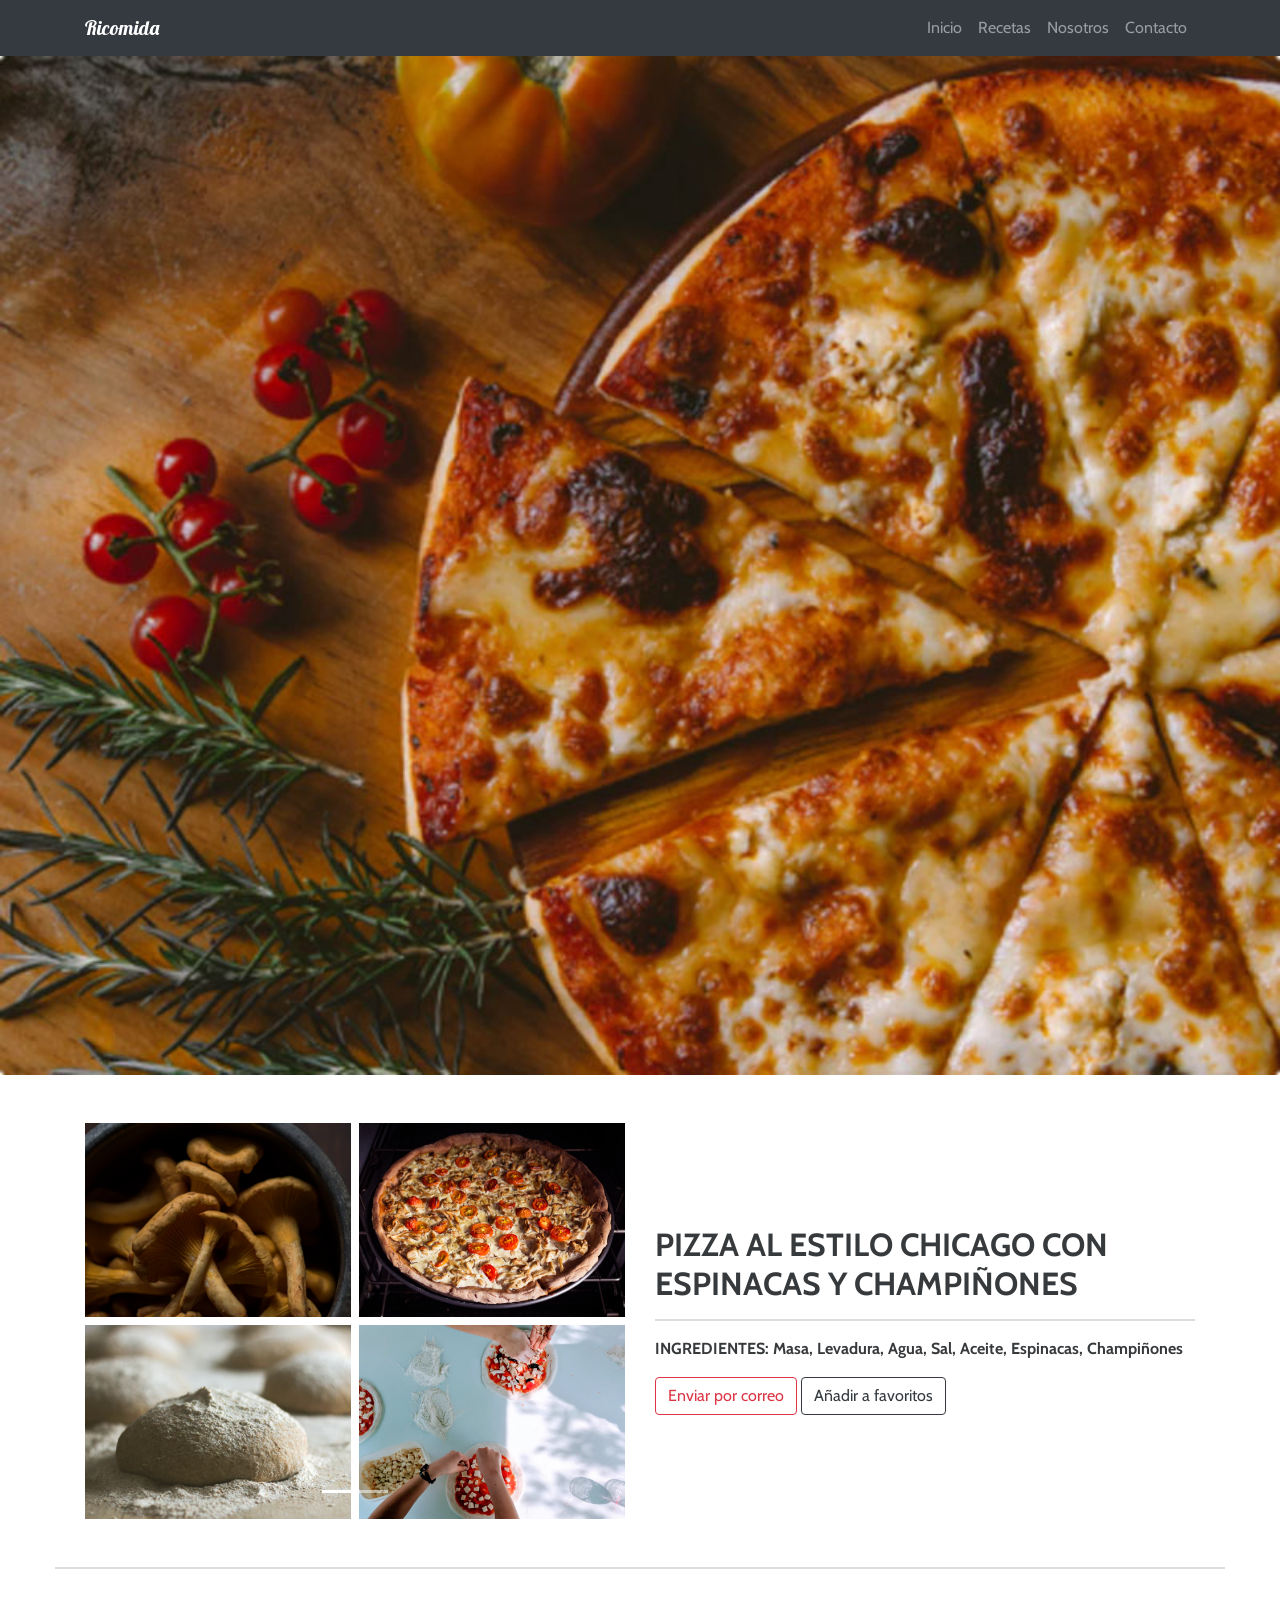
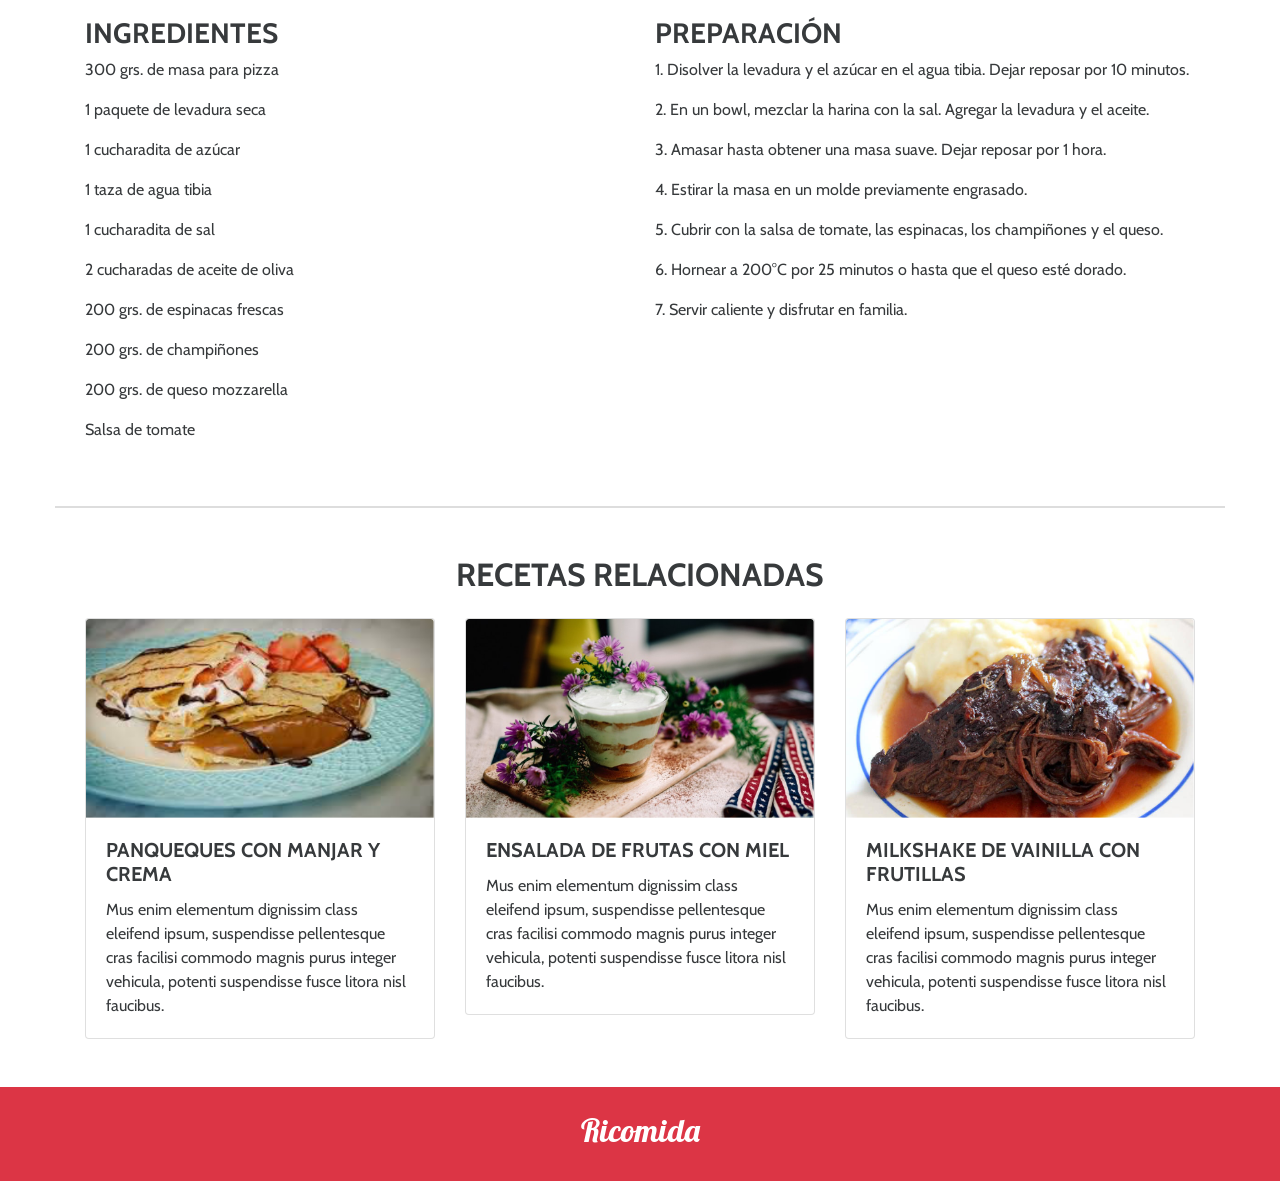
==== Desafio_Ricomida/index.html @ 54cbaf4a "Ricomida" ====
<!DOCTYPE html>
<html lang="es">
<head>
    <meta charset="UTF-8">
    <meta name="viewport" content="width=device-width, initial-scale=1.0">
    <title>Ricomida</title>
    
    <!-- Google Fonts -->
    <link href="https://fonts.googleapis.com/css2?family=Cabin:wght@400;700&family=Lobster&display=swap" rel="stylesheet">
    
    <!-- Bootstrap 4 CSS -->
    <link rel="stylesheet" href="https://stackpath.bootstrapcdn.com/bootstrap/4.5.0/css/bootstrap.min.css">
    <link rel="stylesheet" href="https://stackpath.bootstrapcdn.com/font-awesome/4.7.0/css/font-awesome.min.css">
    
    <!-- Mi CSS -->
    <link rel="stylesheet" href="assets/css/style.css">
</head>
<body>

    <!-- NAVBAR -->
    <nav class="navbar navbar-expand-lg navbar-dark bg-dark">
        <div class="container">
            <a class="navbar-brand logo" href="#">Ricomida</a>
            <button class="navbar-toggler" type="button" data-toggle="collapse" data-target="#navbarNav">
                <span class="navbar-toggler-icon"></span>
            </button>
            <div class="collapse navbar-collapse" id="navbarNav">
                <ul class="navbar-nav ml-auto">
                    <li class="nav-item"><a class="nav-link" href="#">Inicio</a></li>
                    <li class="nav-item"><a class="nav-link" href="#">Recetas</a></li>
                    <li class="nav-item"><a class="nav-link" href="#">Nosotros</a></li>
                    <li class="nav-item"><a class="nav-link" href="#">Contacto</a></li>
                </ul>
            </div>
        </div>
    </nav>

    <!-- ✅ IMAGEN PRINCIPAL GRANDE -->
    <section class="imagen-principal">
        <img src="assets/img/principal.jpg" alt="Pizza Principal" class="img-fluid w-100">
    </section>

    <!-- HEADER / CARRUSEL -->
    <header class="container my-5">
        <div class="row align-items-center">
            <!-- Carrusel (desaparece en sm/xs) -->
            <div class="col-md-6 d-none d-sm-none d-md-block">
                <div id="carouselRicomida" class="carousel slide" data-ride="carousel">
                    <ol class="carousel-indicators">
                        <li data-target="#carouselRicomida" data-slide-to="0" class="active"></li>
                        <li data-target="#carouselRicomida" data-slide-to="1"></li>
                    </ol>
                    <div class="carousel-inner">
                        <!-- ITEM 1: 4 imágenes -->
                        <div class="carousel-item active">
                            <div class="row no-gutters">
                                <div class="col-6 pr-1"><img src="assets/img/slider-1.png" class="d-block w-100" alt=""></div>
                                <div class="col-6 pl-1"><img src="assets/img/slider-2.png" class="d-block w-100" alt=""></div>
                                <div class="col-6 pr-1 mt-2"><img src="assets/img/slider-3.png" class="d-block w-100" alt=""></div>
                                <div class="col-6 pl-1 mt-2"><img src="assets/img/slider-4.png" class="d-block w-100" alt=""></div>
                            </div>
                        </div>
                        <!-- ITEM 2: 4 imágenes -->
                        <div class="carousel-item">
                            <div class="row no-gutters">
                                <div class="col-6 pr-1"><img src="assets/img/slider-5.png" class="d-block w-100" alt=""></div>
                                <div class="col-6 pl-1"><img src="assets/img/slider-6.png" class="d-block w-100" alt=""></div>
                                <div class="col-6 pr-1 mt-2"><img src="assets/img/slider-7.png" class="d-block w-100" alt=""></div>
                                <div class="col-6 pl-1 mt-2"><img src="assets/img/slider-8.png" class="d-block w-100" alt=""></div>
                            </div>
                        </div>
                    </div>
                </div>
            </div>
            
            <!-- Texto receta -->
            <div class="col-md-6">
                <h2 class="font-weight-bold">PIZZA AL ESTILO CHICAGO CON ESPINACAS Y CHAMPIÑONES</h2>
                <hr>
                <p class="font-weight-bold">INGREDIENTES: Masa, Levadura, Agua, Sal, Aceite, Espinacas, Champiñones</p>
                <button type="button" id="enviarCorreo" class="btn btn-outline-danger" data-toggle="tooltip" data-placement="bottom" title="Presiona para enviar a tu correo">
                    Enviar por correo
                </button>
                <button type="button" class="btn btn-outline-dark">Añadir a favoritos</button>
            </div>
        </div>
    </header>

    <hr class="container">

    <!-- INGREDIENTES Y PREPARACIÓN -->
    <section class="container my-5">
        <div class="row">
            <div class="col-md-6">
                <h3 class="font-weight-bold">INGREDIENTES</h3>
                <p>300 grs. de masa para pizza</p>
                <p>1 paquete de levadura seca</p>
                <p>1 cucharadita de azúcar</p>
                <p>1 taza de agua tibia</p>
                <p>1 cucharadita de sal</p>
                <p>2 cucharadas de aceite de oliva</p>
                <p>200 grs. de espinacas frescas</p>
                <p>200 grs. de champiñones</p>
                <p>200 grs. de queso mozzarella</p>
                <p>Salsa de tomate</p>
            </div>
            <div class="col-md-6">
                <h3 class="font-weight-bold">PREPARACIÓN</h3>
                <p>1. Disolver la levadura y el azúcar en el agua tibia. Dejar reposar por 10 minutos.</p>
                <p>2. En un bowl, mezclar la harina con la sal. Agregar la levadura y el aceite.</p>
                <p>3. Amasar hasta obtener una masa suave. Dejar reposar por 1 hora.</p>
                <p>4. Estirar la masa en un molde previamente engrasado.</p>
                <p>5. Cubrir con la salsa de tomate, las espinacas, los champiñones y el queso.</p>
                <p>6. Hornear a 200°C por 25 minutos o hasta que el queso esté dorado.</p>
                <p>7. Servir caliente y disfrutar en familia.</p>
            </div>
        </div>
    </section>

    <hr class="container">

    <!-- RECETAS RELACIONADAS -->
    <section class="container my-5">
        <h2 class="text-center font-weight-bold mb-4">RECETAS RELACIONADAS</h2>
        <div class="row">
            <div class="col-md-4">
                <div class="card">
                    <img src="assets/img/recipe-card-1.png" class="card-img-top" alt="Panqueques con manjar">
                    <div class="card-body">
                        <h5 class="card-title titulo-card font-weight-bold">PANQUEQUES CON MANJAR Y CREMA</h5>
                        <p class="card-text contenido-card">Mus enim elementum dignissim class eleifend ipsum, suspendisse pellentesque cras facilisi commodo magnis purus integer vehicula, potenti suspendisse fusce litora nisl faucibus.</p>
                    </div>
                </div>
            </div>
            <div class="col-md-4">
                <div class="card">
                    <img src="assets/img/recipe-card-2.png" class="card-img-top" alt="Ensalada de frutas">
                    <div class="card-body">
                        <h5 class="card-title titulo-card font-weight-bold">ENSALADA DE FRUTAS CON MIEL</h5>
                        <p class="card-text contenido-card">Mus enim elementum dignissim class eleifend ipsum, suspendisse pellentesque cras facilisi commodo magnis purus integer vehicula, potenti suspendisse fusce litora nisl faucibus.</p>
                    </div>
                </div>
            </div>
            <div class="col-md-4">
                <div class="card">
                    <img src="assets/img/recipe-card-3.png" class="card-img-top" alt="Milkshake de vainilla">
                    <div class="card-body">
                        <h5 class="card-title titulo-card font-weight-bold">MILKSHAKE DE VAINILLA CON FRUTILLAS</h5>
                        <p class="card-text contenido-card">Mus enim elementum dignissim class eleifend ipsum, suspendisse pellentesque cras facilisi commodo magnis purus integer vehicula, potenti suspendisse fusce litora nisl faucibus.</p>
                    </div>
                </div>
            </div>
        </div>
    </section>

    <!-- FOOTER -->
    <footer class="bg-danger text-white text-center py-4">
        <h2 class="logo">Ricomida</h2>
    </footer>

    <!-- jQuery, Popper, Bootstrap JS -->
    <script src="https://code.jquery.com/jquery-3.5.1.min.js"></script>
    <script src="https://cdn.jsdelivr.net/npm/popper.js@1.16.0/dist/umd/popper.min.js"></script>
    <script src="https://stackpath.bootstrapcdn.com/bootstrap/4.5.0/js/bootstrap.min.js"></script>
    <script src="assets/js/script.js"></script>
</body>
</html>
---- Desafio_Ricomida/assets/css/style.css ----
:root {
    --black: #000;
    --white: #fff;
}

body {
    font-family: 'Cabin', sans-serif;
    color: #373a3c;
    background-color: #fff;
}

.logo {
    font-family: 'Lobster', cursive;
    font-weight: 400;
}

/* Bordes inferiores gris */
hr {
    border-top: 2px solid #dddddd;
}

/* Color texto títulos principales */
.font-weight-bold {
    color: #373a3c;
}
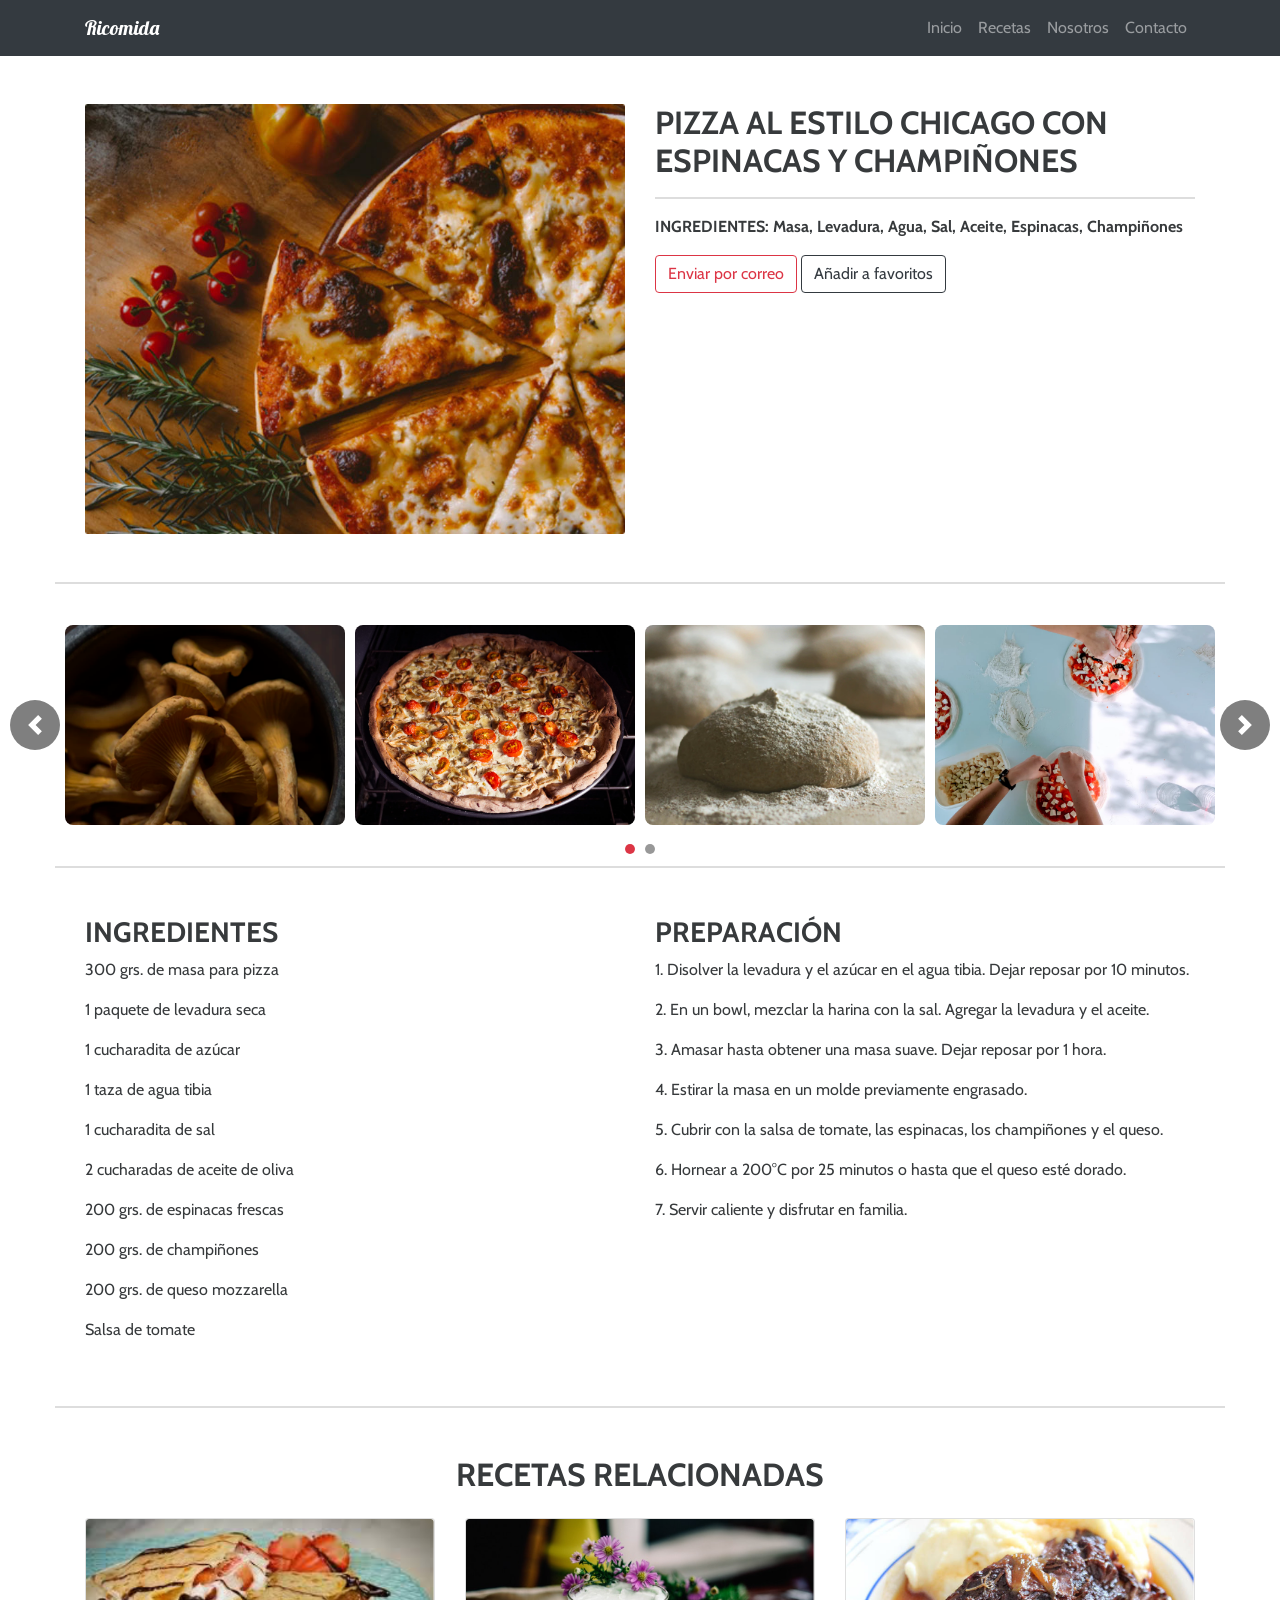
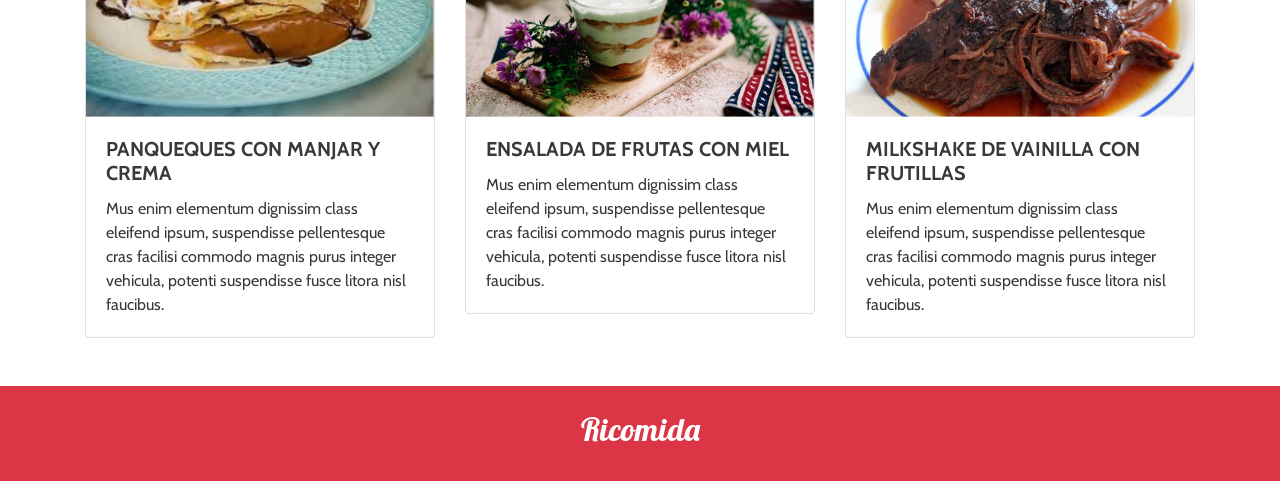
==== commit 47061651: "Agregar estilo y funcionalidad al carrusel de imágenes en index.html" ====
--- a/Desafio_Ricomida/index.html
+++ b/Desafio_Ricomida/index.html
@@ -14,6 +14,81 @@
     
     <!-- Mi CSS -->
     <link rel="stylesheet" href="assets/css/style.css">
+    
+    <style>
+        /* Carousel Full Width */
+        .carousel-full {
+            width: 100vw;
+            position: relative;
+            left: 50%;
+            right: 50%;
+            margin-left: -50vw;
+            margin-right: -50vw;
+            padding: 20px 0;
+        }
+        
+        /* Grid de 4 imágenes por slide */
+        .carousel-full .carousel-inner {
+            padding: 0 60px;
+        }
+        
+        .carousel-full .carousel-item .row {
+            margin: 0;
+        }
+        
+        .carousel-full .carousel-item .col-6 {
+            padding: 5px !important;
+        }
+        
+        .carousel-full .carousel-item .col-6 img {
+            width: 100%;
+            height: 200px;
+            object-fit: cover;
+            border-radius: 8px;
+        }
+        
+        /* Indicadores */
+        .carousel-full .carousel-indicators {
+            bottom: -30px;
+        }
+        
+        .carousel-full .carousel-indicators li {
+            width: 10px;
+            height: 10px;
+            border-radius: 50%;
+            margin: 0 5px;
+            background-color: #333;
+        }
+        
+        .carousel-full .carousel-indicators li.active {
+            background-color: #dc3545;
+        }
+        
+        /* Controles */
+        .carousel-full .carousel-control-prev,
+        .carousel-full .carousel-control-next {
+            width: 50px;
+            height: 50px;
+            top: 50%;
+            transform: translateY(-50%);
+            background-color: rgba(0,0,0,0.5);
+            border-radius: 50%;
+            opacity: 1;
+        }
+        
+        .carousel-full .carousel-control-prev {
+            left: 10px;
+        }
+        
+        .carousel-full .carousel-control-next {
+            right: 10px;
+        }
+        
+        .carousel-full .carousel-control-prev:hover,
+        .carousel-full .carousel-control-next:hover {
+            background-color: rgba(0,0,0,0.7);
+        }
+    </style>
 </head>
 <body>
 
@@ -35,46 +110,16 @@
         </div>
     </nav>
 
-    <!-- ✅ IMAGEN PRINCIPAL GRANDE -->
-    <section class="imagen-principal">
-        <img src="assets/img/principal.jpg" alt="Pizza Principal" class="img-fluid w-100">
-    </section>
-
-    <!-- HEADER / CARRUSEL -->
-    <header class="container my-5">
-        <div class="row align-items-center">
-            <!-- Carrusel (desaparece en sm/xs) -->
-            <div class="col-md-6 d-none d-sm-none d-md-block">
-                <div id="carouselRicomida" class="carousel slide" data-ride="carousel">
-                    <ol class="carousel-indicators">
-                        <li data-target="#carouselRicomida" data-slide-to="0" class="active"></li>
-                        <li data-target="#carouselRicomida" data-slide-to="1"></li>
-                    </ol>
-                    <div class="carousel-inner">
-                        <!-- ITEM 1: 4 imágenes -->
-                        <div class="carousel-item active">
-                            <div class="row no-gutters">
-                                <div class="col-6 pr-1"><img src="assets/img/slider-1.png" class="d-block w-100" alt=""></div>
-                                <div class="col-6 pl-1"><img src="assets/img/slider-2.png" class="d-block w-100" alt=""></div>
-                                <div class="col-6 pr-1 mt-2"><img src="assets/img/slider-3.png" class="d-block w-100" alt=""></div>
-                                <div class="col-6 pl-1 mt-2"><img src="assets/img/slider-4.png" class="d-block w-100" alt=""></div>
-                            </div>
-                        </div>
-                        <!-- ITEM 2: 4 imágenes -->
-                        <div class="carousel-item">
-                            <div class="row no-gutters">
-                                <div class="col-6 pr-1"><img src="assets/img/slider-5.png" class="d-block w-100" alt=""></div>
-                                <div class="col-6 pl-1"><img src="assets/img/slider-6.png" class="d-block w-100" alt=""></div>
-                                <div class="col-6 pr-1 mt-2"><img src="assets/img/slider-7.png" class="d-block w-100" alt=""></div>
-                                <div class="col-6 pl-1 mt-2"><img src="assets/img/slider-8.png" class="d-block w-100" alt=""></div>
-                            </div>
-                        </div>
-                    </div>
-                </div>
+    <!-- 1. GRID CON IMAGEN + TEXTO -->
+    <section class="container my-5">
+        <div class="row">
+            <!-- Imagen principal -->
+            <div class="col-xs-12 col-sm-12 col-md-12 col-lg-6 col-xl-6">
+                <img src="assets/img/principal.jpg" alt="pizza" class="img-fluid">
             </div>
             
             <!-- Texto receta -->
-            <div class="col-md-6">
+            <div class="col-xs-12 col-sm-12 col-md-12 col-lg-6 col-xl-6">
                 <h2 class="font-weight-bold">PIZZA AL ESTILO CHICAGO CON ESPINACAS Y CHAMPIÑONES</h2>
                 <hr>
                 <p class="font-weight-bold">INGREDIENTES: Masa, Levadura, Agua, Sal, Aceite, Espinacas, Champiñones</p>
@@ -84,7 +129,66 @@
                 <button type="button" class="btn btn-outline-dark">Añadir a favoritos</button>
             </div>
         </div>
-    </header>
+    </section>
+
+    <hr class="container">
+
+    <!-- 2. CARRUSEL CON 4 CUADROS PEQUEÑOS POR SLIDE -->
+    <div id="carouselRicomida" class="carousel slide carousel-full" data-ride="carousel" data-interval="3000">
+        
+        <ol class="carousel-indicators">
+            <li data-target="#carouselRicomida" data-slide-to="0" class="active"></li>
+            <li data-target="#carouselRicomida" data-slide-to="1"></li>
+        </ol>
+        
+        <div class="carousel-inner">
+            <!-- SLIDE 1: 4 imágenes (1-4) -->
+            <div class="carousel-item active">
+                <div class="row no-gutters">
+                    <div class="col-6 col-md-3">
+                        <img src="assets/img/slider-1.png" class="d-block w-100" alt="Slider 1">
+                    </div>
+                    <div class="col-6 col-md-3">
+                        <img src="assets/img/slider-2.png" class="d-block w-100" alt="Slider 2">
+                    </div>
+                    <div class="col-6 col-md-3">
+                        <img src="assets/img/slider-3.png" class="d-block w-100" alt="Slider 3">
+                    </div>
+                    <div class="col-6 col-md-3">
+                        <img src="assets/img/slider-4.png" class="d-block w-100" alt="Slider 4">
+                    </div>
+                </div>
+            </div>
+            
+            <!-- SLIDE 2: 4 imágenes (5-8) -->
+            <div class="carousel-item">
+                <div class="row no-gutters">
+                    <div class="col-6 col-md-3">
+                        <img src="assets/img/slider-5.png" class="d-block w-100" alt="Slider 5">
+                    </div>
+                    <div class="col-6 col-md-3">
+                        <img src="assets/img/slider-6.png" class="d-block w-100" alt="Slider 6">
+                    </div>
+                    <div class="col-6 col-md-3">
+                        <img src="assets/img/slider-7.png" class="d-block w-100" alt="Slider 7">
+                    </div>
+                    <div class="col-6 col-md-3">
+                        <img src="assets/img/slider-8.png" class="d-block w-100" alt="Slider 8">
+                    </div>
+                </div>
+            </div>
+        </div>
+        
+        <!-- Controles -->
+        <a class="carousel-control-prev" href="#carouselRicomida" role="button" data-slide="prev">
+            <span class="carousel-control-prev-icon" aria-hidden="true"></span>
+            <span class="sr-only">Anterior</span>
+        </a>
+        <a class="carousel-control-next" href="#carouselRicomida" role="button" data-slide="next">
+            <span class="carousel-control-next-icon" aria-hidden="true"></span>
+            <span class="sr-only">Siguiente</span>
+        </a>
+    </div>
 
     <hr class="container">
 
@@ -162,6 +266,21 @@
     <script src="https://code.jquery.com/jquery-3.5.1.min.js"></script>
     <script src="https://cdn.jsdelivr.net/npm/popper.js@1.16.0/dist/umd/popper.min.js"></script>
     <script src="https://stackpath.bootstrapcdn.com/bootstrap/4.5.0/js/bootstrap.min.js"></script>
-    <script src="assets/js/script.js"></script>
+    
+    <!-- Inicialización del carousel y botón -->
+    <script>
+        $(document).ready(function(){
+            // Carousel
+            $('#carouselRicomida').carousel({
+                interval: 3000,
+                pause: 'hover'
+            });
+            
+            // Botón enviar por correo
+            $('#enviarCorreo').click(function(){
+                alert('El correo fue enviado correctamente');
+            });
+        });
+    </script>
 </body>
-</html>
+</html>
